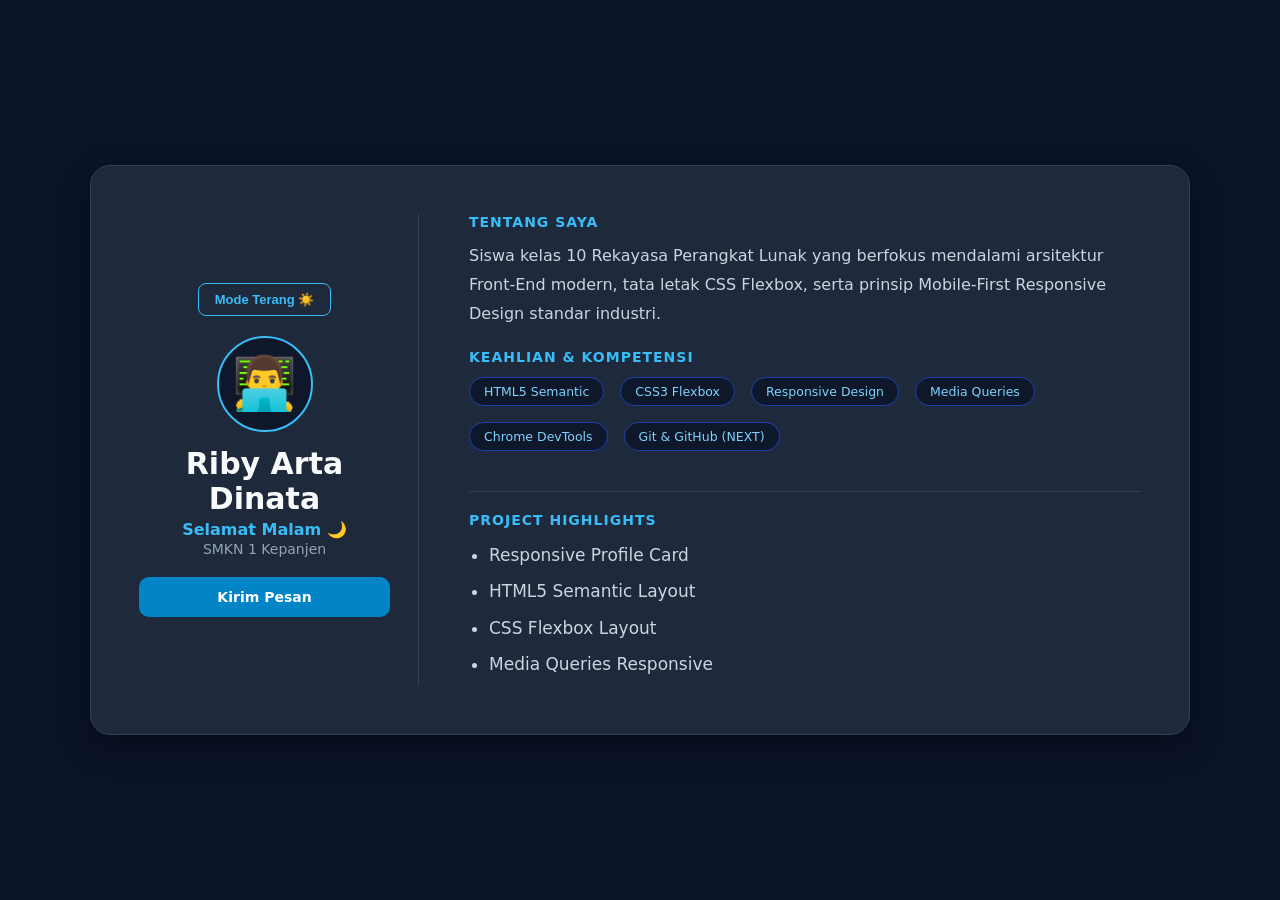
==== index.html @ cda6c153 "Rename modul-3.html to index.html" ====
<!DOCTYPE html>
<html lang="id">
<head>
    <meta charset="UTF-8">
    <meta name="viewport" content="width=device-width, initial-scale=1.0">
    <title>Profil Digital Responsive - Riby Arta Dinata</title>
    <link rel="stylesheet" href="modul-3.css">
</head>
<body>

   <main class="page-wrapper">
     <article class="profile-card">

       <!-- Kolom kiri / Header Profil -->
       <header class="card-aside">
         <button id="btnToggleTema" class="btn-tema">
            Mode Terang ☀️
         </button>
         
         <div id="avatarProfil" class="avatar-box">
            <span class="avatar-icon">👨‍💻</span>
         </div>
         <h1 class="student-name">Riby Arta Dinata</h1>
         
         <p id="roleSiswa" class="student-role">Junior Web Developer</p>
         
         <p class="student-school">SMKN 1 Kepanjen</p>
         <a href="#" id="btnKontak" class="btn-contact">Kirim Pesan </a>
       </header>

       <!-- Kolom kanan / Konten Detail -->
        <section class="card-content">
          <div class="bio-section">
            <h2 class="section-heading">Tentang Saya</h2>
            <p class="bio-text">
               Siswa kelas 10 Rekayasa Perangkat Lunak yang berfokus mendalami arsitektur Front-End modern, 
               tata letak CSS Flexbox, serta prinsip Mobile-First Responsive Design standar industri.
             </p>
          </div>

          <div class="skills-section">
            <h2 class="section-heading">Keahlian & Kompetensi</h2>
            <div class="skill-matrix">
                <div class="skill-badge">HTML5 Semantic</div>
                <div class="skill-badge">CSS3 Flexbox</div>
                <div class="skill-badge">Responsive Design</div>
                <div class="skill-badge">Media Queries</div>
                <div class="skill-badge">Chrome DevTools</div>
                <div class="skill-badge">Git & GitHub (NEXT) </div>
            </div>

            <div class="project-highlights">
                <h2 class="section-heading">Project Highlights</h2>

            <ul>
                <li>Responsive Profile Card</li>
                <li>HTML5 Semantic Layout</li>
                <li>CSS Flexbox Layout</li>
                <li>Media Queries Responsive</li>
            </ul>
            </div>
          </div>
        </section>

     </article>
    </main>

    <div id="modalKontak" class="modal-overlay">
        <div class="modal-box">
            <h2>Kirim Pesan</h2>
            <p>Silakan hubungi saya melalui email: ribykanesa1@gmail.com</p>
            <button id="btnTutupModal" class="btn-tutup">Tutup</button>
        </div>
    </div>

    <script src="modul3.js"></script>
 <!-- Modal Popup (Tersembunyi secara default) -->
 <div id="modalKontak" class="modal-overlay">
  <div class="modal-box">
    <h2>Kirim Pesan</h2>
    <p>Silahkan hubungi saya melalui email: ribykanesa1@gmail.com.sch.id</p>
    <button id="btnTutupModal" class="btn-tutup">Tutup</button>
    </div>
 </div>

    <script src="modul-3.js"></script>
</body>
</html>
---- modul-3.css ----
* {
    margin: 0;
    padding: 0;
    box-sizing: border-box;
}

body {
    font-family: 'Segoe UI', system-ui, -apple-system, sans-serif;
    background-color: #0b1329;
    color: #e2e8f0;
    min-height: 100vh;
    display: flex;
    justify-content: center;
    align-items: center;
    padding: 16px;
}

.page-wrapper {
    width: 100%;
    max-width: 820px;
}

.profile-card {
    background-color: #1e293b;
    border: 1px solid #334155;
    border-radius: 20px;
    padding: 24px;
    box-shadow: 0 12px 30px rgba(0, 0, 0, 0.35);
    display: flex;
    flex-direction: column; 
    gap: 24px;
}

.card-aside {
    display: flex;
    flex-direction: column;
    align-items: center;
    text-align: center;
    padding-bottom: 20px;
    border-bottom: 1px solid #334155;   
}

.avatar-box {
    transition: transform .3s ease;
    width: 84px;
    height: 84px;
    background: #0f172a;
    border: 2px solid #38bdf8;
    border-radius: 50%;
    display: flex;
    justify-content: center;
    align-items: center;
    font-size: 46px;
    margin-bottom: 14px;
    cursor: pointer; 
}

.avatar-box:hover {
    transform: scale(1.05);
}

.student-name {
    font-size: 22px;
    color: #f8fafc;
    font-weight: 700;
}

.student-role {
    color: #38bdf8;
    font-size: 14px;
    font-weight: 600;
    margin-top: 4px;
}

.student-school {
    color: #94a3b8;
    font-size: 13px;
    margin-top: 2px;
}

.btn-contact {
    margin-top: 16px;
    display: inline-block;
    width: 100%; 
    text-align: center;
    background-color: #0284c7;
    color: #ffffff;
    text-decoration: none;
    padding: 12px 20px;
    border-radius: 10px;
    font-weight: 600;
    font-size: 14px;
    transition: all 0.2s ease;
}

.btn-contact:hover {
    background-color: #0369a1;
    transform: translateY(-2px);
}

.card-content {
  display: flex;
  flex-direction: column;
  gap: 20px;
}

.section-heading {
  font-size: 14px;
  color: #38bdf8;
  text-transform: uppercase;
  letter-spacing: 1px;
  font-weight: 700;
  margin-bottom: 12px;
}

.bio-text {
    font-size: 14px;
    line-height: 1.7;
    color: #cbd5e1;
}

.skill-matrix {
    display: flex;
    flex-wrap: wrap;
    gap: 10px;
}

.skill-badge {
    transition: all .3s ease;
    background-color: #0f172a;
    border: 1px solid #1e40af;
    color: #7dd3fc;
    padding: 6px 14px;
    border-radius: 20px;
    font-size: 12.5px;
    font-weight: 500;
    transition: border-color 0.2s ease;
}

.skill-badge:hover {
    border-color: #38bdf8;
    background: #1e293b;
    transform: translateY(-3px);
}

@media screen and (min-width: 680px) {
    body {
        padding: 32px;
    }

    .profile-card {
        flex-direction: row; 
        align-items: stretch;
        padding: 36px;
        gap: 36px;
    }

    .card-aside {
        width: 240px;
        flex-shrink: 0;
        padding-bottom: 0;
        padding-right: 28px;
        border-bottom: none; 
        border-right: 1px solid #334155;
        justify-content: center;
    }

    .avatar-box {
        width: 96px;
        height: 96px;
        font-size: 52px;
    }

    .student-name {
        font-size: 24px;
    }

    .btn-contact {
        width: 100%;
        margin-top: 20px;
    }

    .card-content {
        flex: 1; 
        justify-content: center;
    }

    .bio-text {
        font-size: 15px;
    }
}

@media screen and (min-width: 1024px) {
    .skill-matrix {
        gap: 16px;
    }

    .project-highlights {
        font-size: 17px;
    }

    .page-wrapper {
        max-width: 1100px;
    }

    .profile-card {
        gap: 50px;
        padding: 48px;
    }

    .card-aside {
        width: 280px;
    }

    .student-name {
        font-size: 30px;
    }

    .student-role {
        font-size: 16px;
    }

    .student-school {
        font-size: 14px;
    }

    .bio-text {
        font-size: 16px;
        line-height: 1.8;
    }
}

.project-highlights {
    margin-top: 40px;
    padding-top: 20px;
    border-top: 1px solid #334155;
}

.project-highlights ul {
    margin-top: 10px;
    padding-left: 20px;
    color: #cbd5e1;
    line-height: 1.8;
}

.project-highlights li {
    margin-bottom: 6px;
}

.btn-tema {
    background: transparent;
    border: 1px solid #38bdf8;
    color: #38bdf8;
    padding: 8px 16px;
    border-radius: 8px;
    cursor: pointer;
    margin-bottom: 20px;
    font-weight: 600;
    font-size: 13px;
    transition: 0.3s ease;
    width: max-content; 
}

.btn-tema:hover {
    background: #38bdf8;
    color: #0b1329;
}

body.light-mode {
    background-color: #f8fafc;
    color: #0f172a;
}

body.light-mode .profile-card {
    background-color: #ffffff;
    border-color: #cbd5e1;
    box-shadow: 0 10px 25px rgba(0, 0, 0, 0.05);
}

body.light-mode .student-name {
    color: #0f172a;
}

body.light-mode .card-aside {
    border-color: #cbd5e1;
}

body.light-mode .bio-text,
body.light-mode .project-highlights ul {
    color: #475569;
}

body.light-mode .skill-badge {
    background-color: #f1f5f9;
    border-color: #cbd5e1;
    color: #1e3a8a;
}

body.light-mode .project-highlights {
    border-top: 1px solid #cbd5e1;
}

.modal-overlay {
    position: fixed;
    top: 0;
    left: 0;
    width: 100%;
    height: 100%;
    background-color: rgba(0, 0, 0, 0.75);
    display: none;
    justify-content: center;
    align-items: center;
    z-index: 1000;
    padding: 16px;
}

.modal-overlay.show {
    display: flex;
}

.modal-box {
    background: #1e293b;
    color: #f8fafc;
    padding: 32px;
    border-radius: 16px;
    text-align: center;
    width: 100%;
    max-width: 440px;
    border: 1px solid #334155;
    box-shadow: 0 20px 25px -5px rgba(0, 0, 0, 0.3);
}

.modal-box h2 {
    font-size: 22px;
    color: #38bdf8;
    margin-bottom: 12px;
}

.modal-box p {
    font-size: 14px;
    color: #cbd5e1;
    line-height: 1.6;
    word-break: break-all; 
}

.btn-tutup {
    margin-top: 24px;
    background: #ef4444;
    color: white;
    border: none;
    padding: 10px 24px;
    border-radius: 8px;
    cursor: pointer;
    font-weight: 600;
    font-size: 14px;
    transition: background 0.2s;
    width: 100%;
}

.btn-tutup:hover {
    background: #dc2626;
}

.avatar-box.putar-avatar {
    animation: putarBalik 0.5s ease-in-out;
}

@keyframes putarBalik {
    0% { transform: rotate(0deg) scale(1); }
    50% { transform: rotate(180deg) scale(1.1); }
    100% { transform: rotate(360deg) scale(1); }
}
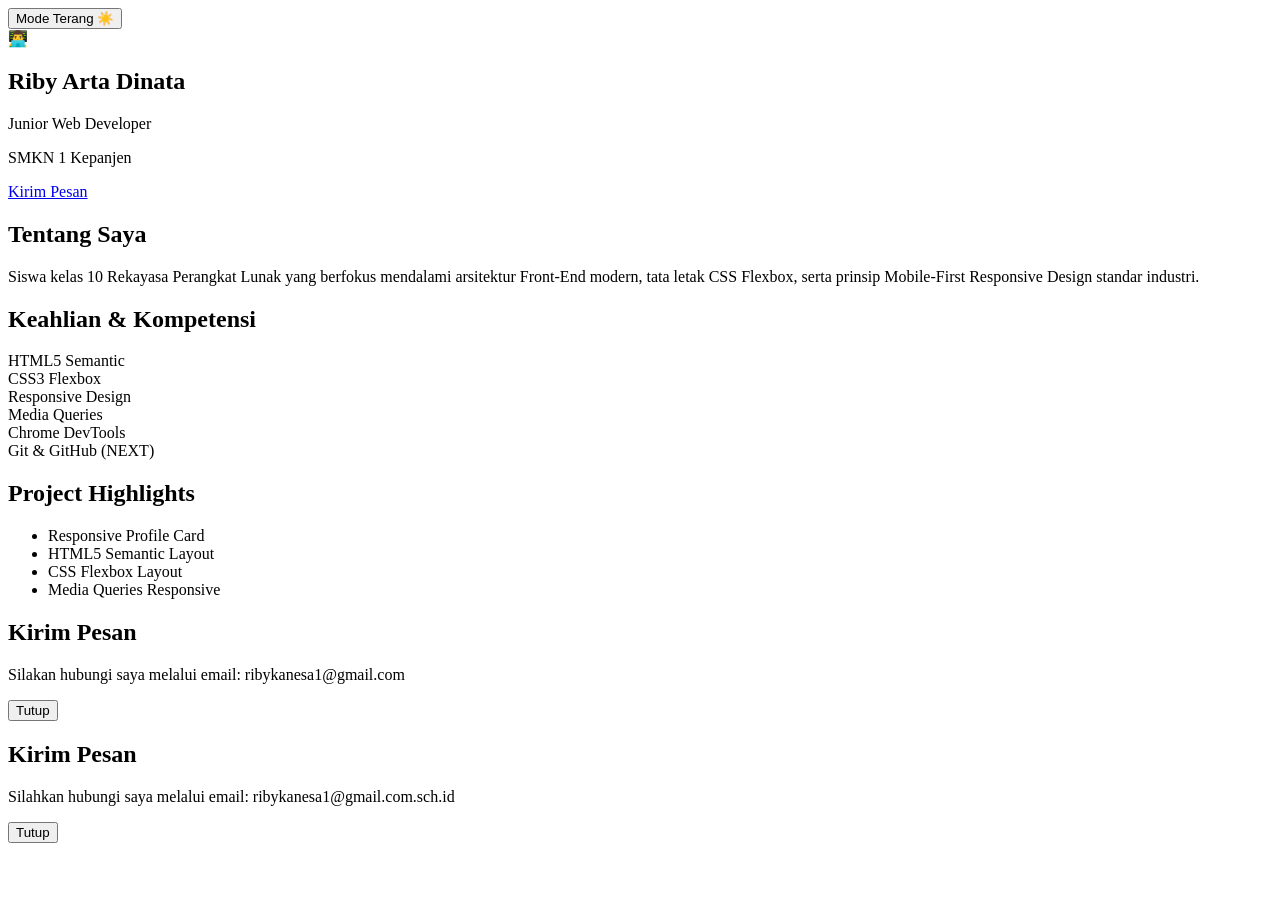
==== commit c7874d2b: "Update stylesheet and script references in index.html" ====
--- a/index.html
+++ b/index.html
@@ -4,7 +4,7 @@
     <meta charset="UTF-8">
     <meta name="viewport" content="width=device-width, initial-scale=1.0">
     <title>Profil Digital Responsive - Riby Arta Dinata</title>
-    <link rel="stylesheet" href="modul-3.css">
+    <link rel="stylesheet" href="style.css">
 </head>
 <body>
 
@@ -73,7 +73,7 @@
         </div>
     </div>
 
-    <script src="modul3.js"></script>
+    <script src="script.js"></script>
  <!-- Modal Popup (Tersembunyi secara default) -->
  <div id="modalKontak" class="modal-overlay">
   <div class="modal-box">
@@ -83,6 +83,6 @@
     </div>
  </div>
 
-    <script src="modul-3.js"></script>
+    <script src="script.js"></script>
 </body>
 </html>
